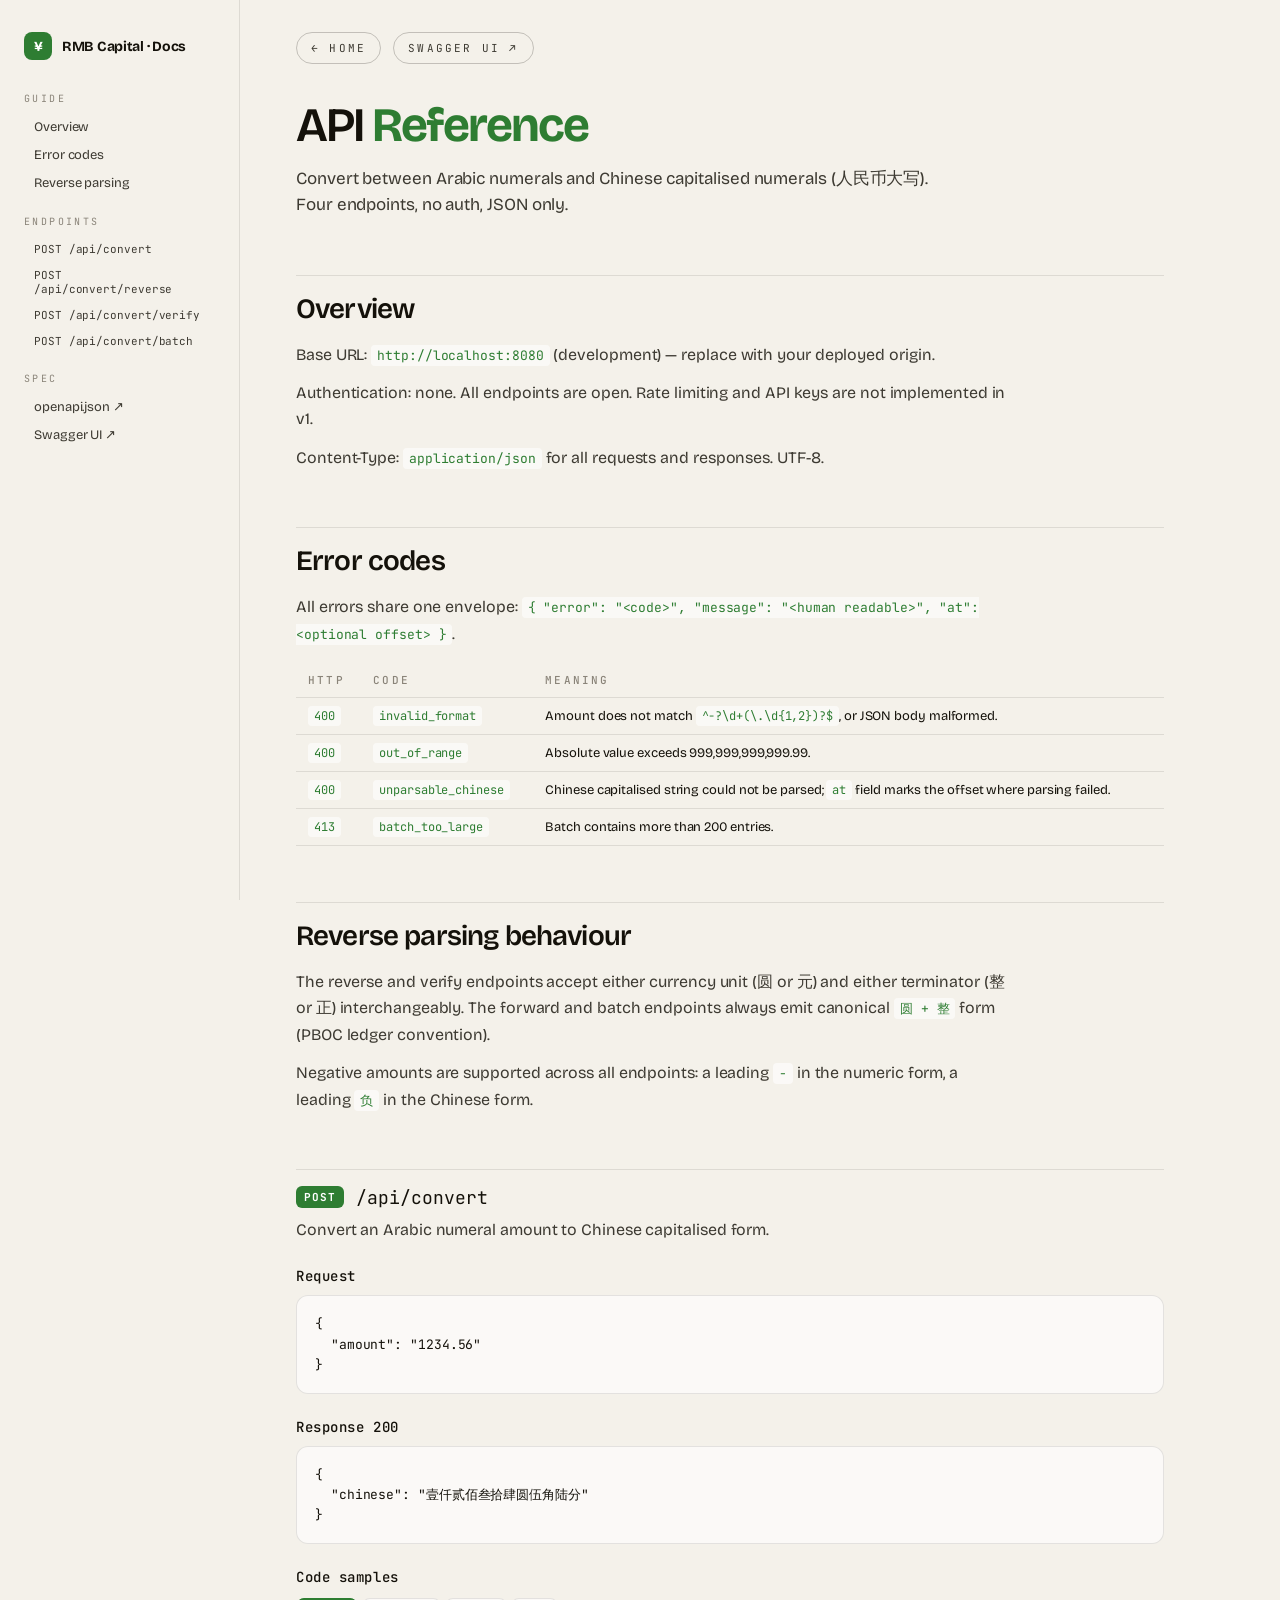
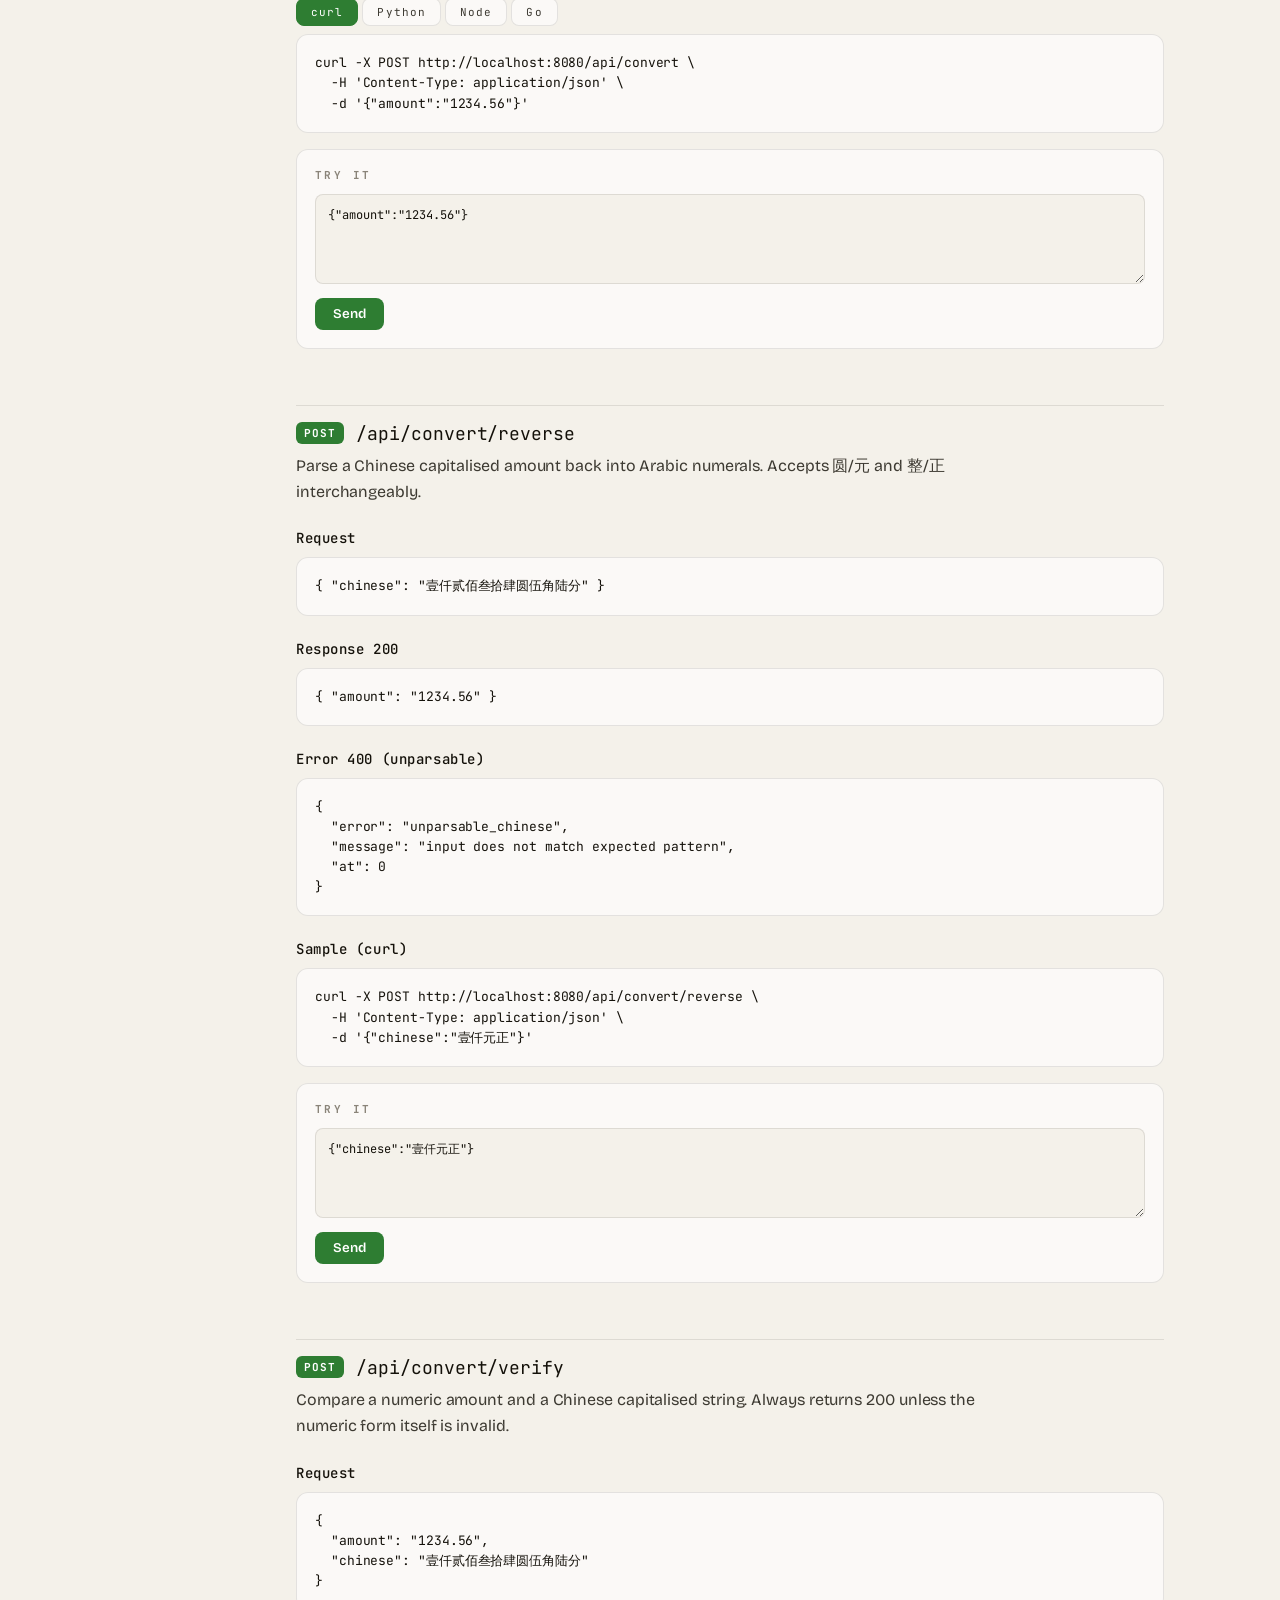
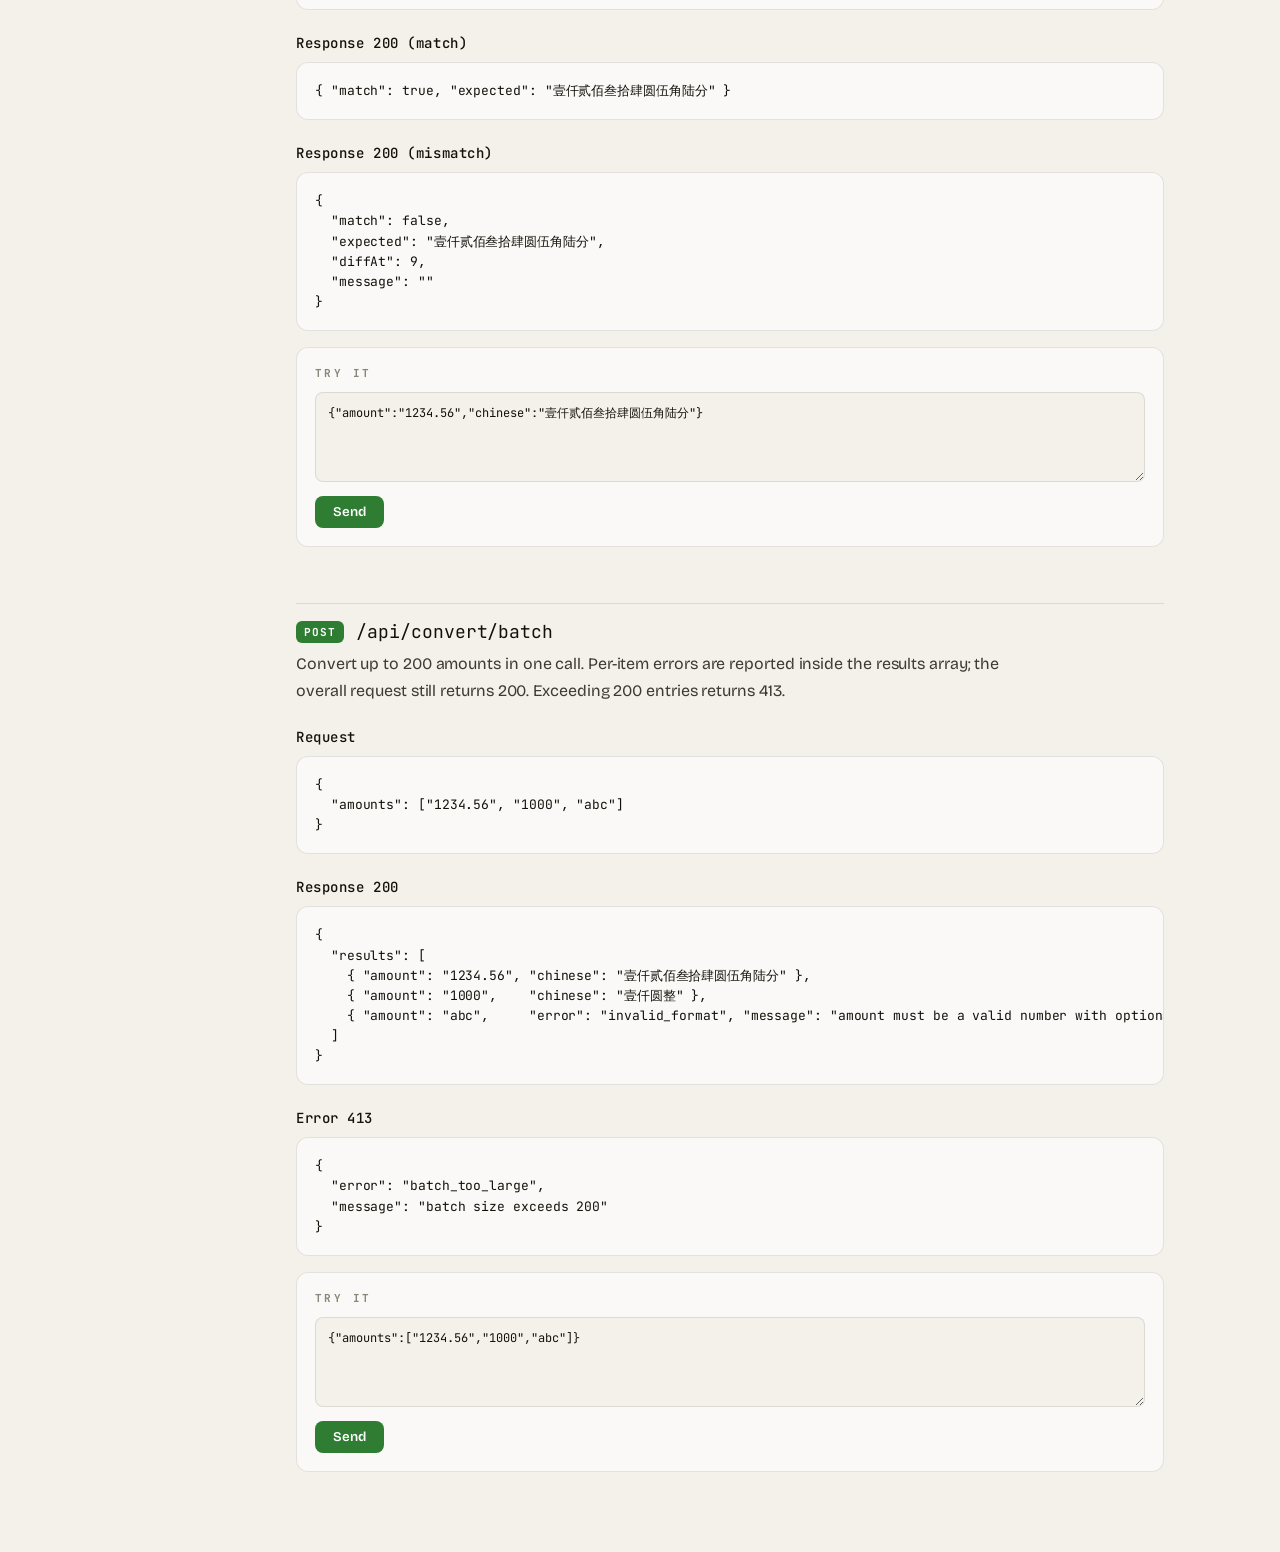
==== static/docs.html @ 75ce4fc2 "feat(docs): hand-written API reference with Try It at /docs" ====
<!DOCTYPE html>
<html lang="zh-CN" data-theme="dark">
<head>
  <meta charset="UTF-8">
  <meta name="viewport" content="width=device-width, initial-scale=1.0">
  <title>RMB Capital · API Reference</title>
  <link rel="preconnect" href="https://fonts.googleapis.com">
  <link rel="preconnect" href="https://fonts.gstatic.com" crossorigin>
  <link href="https://fonts.googleapis.com/css2?family=Bricolage+Grotesque:opsz,wght@12..96,400;12..96,500;12..96,600;12..96,700&family=JetBrains+Mono:wght@300;400;500&family=Noto+Serif+SC:wght@500&display=swap" rel="stylesheet">
  <link rel="stylesheet" href="/static/shared/theme.css">
  <script>
    (function () {
      const saved = localStorage.getItem('theme');
      const sys = window.matchMedia('(prefers-color-scheme: dark)').matches ? 'dark' : 'light';
      document.documentElement.setAttribute('data-theme', saved || sys);
    })();
  </script>
  <style>
    * { box-sizing: border-box; margin: 0; padding: 0; }
    body {
      background: var(--bg);
      color: var(--fg);
      font-family: 'Bricolage Grotesque', system-ui, sans-serif;
      -webkit-font-smoothing: antialiased;
      letter-spacing: -0.005em;
      transition: background 0.4s, color 0.4s;
    }
    .layout { display: grid; grid-template-columns: 240px 1fr; min-height: 100vh; }
    .sidebar {
      position: sticky; top: 0; height: 100vh;
      border-right: 1px solid var(--hairline);
      padding: 32px 24px;
      background: var(--bg);
      overflow-y: auto;
    }
    .side-logo {
      display: flex; align-items: center; gap: 10px; margin-bottom: 32px;
    }
    .side-logo .mark {
      width: 28px; height: 28px; border-radius: 8px;
      background: var(--accent); color: var(--accent-fg);
      display: grid; place-items: center;
      font-weight: 700; font-size: 14px;
    }
    .side-logo b { font-size: 14px; letter-spacing: -0.02em; }
    .side-section {
      font-family: 'JetBrains Mono', monospace;
      font-size: 10px; letter-spacing: 0.24em; text-transform: uppercase;
      color: var(--muted);
      margin: 18px 0 8px;
    }
    .side-link {
      display: block; padding: 6px 10px; border-radius: 6px;
      color: var(--fg-2); text-decoration: none;
      font-size: 13px;
      transition: background 0.2s, color 0.2s;
    }
    .side-link:hover { background: var(--surface); color: var(--fg); }
    .side-link.api { font-family: 'JetBrains Mono', monospace; font-size: 11px; }
    .side-spacer { flex-grow: 1; }
    .main { padding: 32px 56px 80px; max-width: 980px; }
    h1 {
      font-size: 48px; font-weight: 600; letter-spacing: -0.04em;
      margin-bottom: 12px;
    }
    h1 em { color: var(--accent); font-style: normal; font-weight: 700; }
    .lead { color: var(--fg-2); font-size: 17px; line-height: 1.55; margin-bottom: 48px; max-width: 640px; }
    h2 {
      font-size: 28px; font-weight: 600; letter-spacing: -0.03em;
      margin: 56px 0 16px;
      padding-top: 16px;
      border-top: 1px solid var(--hairline);
    }
    h3 {
      font-family: 'JetBrains Mono', monospace;
      font-size: 14px; font-weight: 500; letter-spacing: 0.04em;
      margin: 24px 0 10px;
      color: var(--fg);
    }
    p { color: var(--fg-2); line-height: 1.65; margin-bottom: 12px; max-width: 720px; }
    code, pre {
      font-family: 'JetBrains Mono', monospace;
      font-size: 13px;
    }
    code { color: var(--accent); background: var(--surface); padding: 2px 6px; border-radius: 4px; }
    pre {
      background: var(--surface); border: 1px solid var(--hairline);
      border-radius: 12px; padding: 18px; overflow-x: auto;
      line-height: 1.55; color: var(--fg);
    }
    pre code { background: none; color: inherit; padding: 0; }
    table {
      width: 100%; border-collapse: collapse; margin: 16px 0;
      font-size: 13px;
    }
    th, td {
      text-align: left; padding: 10px 12px;
      border-bottom: 1px solid var(--hairline);
    }
    th {
      font-family: 'JetBrains Mono', monospace;
      font-weight: 500; font-size: 11px; letter-spacing: 0.2em;
      text-transform: uppercase; color: var(--muted);
    }
    td code { font-size: 12px; }
    .endpoint-head {
      display: flex; align-items: center; gap: 12px;
      margin: 56px 0 8px; padding-top: 16px;
      border-top: 1px solid var(--hairline);
    }
    .method {
      display: inline-block; padding: 4px 8px; border-radius: 6px;
      background: var(--accent); color: var(--accent-fg);
      font-family: 'JetBrains Mono', monospace;
      font-size: 11px; font-weight: 700; letter-spacing: 0.1em;
    }
    .endpoint-path {
      font-family: 'JetBrains Mono', monospace; font-size: 18px;
      color: var(--fg);
    }
    .lang-tabs { display: flex; gap: 4px; margin: 12px 0 8px; }
    .lang-tab {
      background: var(--surface); border: 1px solid var(--hairline);
      color: var(--fg-2); padding: 6px 14px; border-radius: 8px;
      font-family: 'JetBrains Mono', monospace;
      font-size: 11px; letter-spacing: 0.1em; cursor: pointer;
      transition: all 0.2s;
    }
    .lang-tab.active { background: var(--accent); color: var(--accent-fg); border-color: var(--accent); }
    .try-it {
      margin-top: 16px; padding: 18px;
      background: var(--surface); border: 1px solid var(--hairline);
      border-radius: 12px;
    }
    .try-it h4 {
      font-family: 'JetBrains Mono', monospace;
      font-size: 11px; letter-spacing: 0.22em; text-transform: uppercase;
      color: var(--muted); margin-bottom: 12px;
    }
    .try-it textarea {
      width: 100%; min-height: 90px;
      background: var(--bg); border: 1px solid var(--hairline);
      border-radius: 8px; padding: 12px;
      font-family: 'JetBrains Mono', monospace;
      font-size: 12px; color: var(--fg);
      resize: vertical; outline: none;
    }
    .try-it textarea:focus { border-color: var(--accent); }
    .try-it-controls { display: flex; gap: 10px; align-items: center; margin-top: 10px; }
    .try-send {
      background: var(--accent); color: var(--accent-fg);
      border: none; padding: 8px 18px; border-radius: 8px;
      font-family: 'Bricolage Grotesque', sans-serif;
      font-weight: 600; cursor: pointer;
    }
    .try-status {
      font-family: 'JetBrains Mono', monospace;
      font-size: 11px; color: var(--muted); letter-spacing: 0.1em;
    }
    .try-response {
      margin-top: 12px;
      background: var(--bg); border: 1px solid var(--hairline);
      border-radius: 8px; padding: 12px;
      font-family: 'JetBrains Mono', monospace; font-size: 12px;
      max-height: 240px; overflow-y: auto;
      white-space: pre-wrap; word-break: break-all;
    }
    .top-actions {
      display: flex; gap: 12px; margin-bottom: 32px;
    }
    .top-action {
      padding: 8px 14px; border: 1px solid var(--hairline-strong);
      border-radius: 999px; font-family: 'JetBrains Mono', monospace;
      font-size: 11px; letter-spacing: 0.2em; text-transform: uppercase;
      color: var(--fg-2); text-decoration: none;
      transition: all 0.2s;
    }
    .top-action:hover { background: var(--fg); color: var(--bg); border-color: var(--fg); }
    @media (max-width: 880px) {
      .layout { grid-template-columns: 1fr; }
      .sidebar { position: relative; height: auto; }
      .main { padding: 24px 20px 56px; }
    }
  </style>
</head>
<body>
  <div class="layout">
    <aside class="sidebar">
      <div class="side-logo"><span class="mark">¥</span><b>RMB Capital · Docs</b></div>
      <div class="side-section">Guide</div>
      <a class="side-link" href="#overview">Overview</a>
      <a class="side-link" href="#errors">Error codes</a>
      <a class="side-link" href="#reverse-notes">Reverse parsing</a>
      <div class="side-section">Endpoints</div>
      <a class="side-link api" href="#ep-convert">POST /api/convert</a>
      <a class="side-link api" href="#ep-reverse">POST /api/convert/reverse</a>
      <a class="side-link api" href="#ep-verify">POST /api/convert/verify</a>
      <a class="side-link api" href="#ep-batch">POST /api/convert/batch</a>
      <div class="side-section">Spec</div>
      <a class="side-link" href="/openapi.json" target="_blank">openapi.json ↗</a>
      <a class="side-link" href="/docs/spec">Swagger UI ↗</a>
    </aside>
    <main class="main">
      <div class="top-actions">
        <a class="top-action" href="/">← Home</a>
        <a class="top-action" href="/docs/spec">Swagger UI ↗</a>
      </div>
      <h1>API <em>Reference</em></h1>
      <p class="lead">Convert between Arabic numerals and Chinese capitalised numerals (人民币大写). Four endpoints, no auth, JSON only.</p>

      <section id="overview">
        <h2>Overview</h2>
        <p>Base URL: <code>http://localhost:8080</code> (development) — replace with your deployed origin.</p>
        <p>Authentication: none. All endpoints are open. Rate limiting and API keys are not implemented in v1.</p>
        <p>Content-Type: <code>application/json</code> for all requests and responses. UTF-8.</p>
      </section>

      <section id="errors">
        <h2>Error codes</h2>
        <p>All errors share one envelope: <code>{ "error": "&lt;code&gt;", "message": "&lt;human readable&gt;", "at": &lt;optional offset&gt; }</code>.</p>
        <table>
          <thead><tr><th>HTTP</th><th>code</th><th>Meaning</th></tr></thead>
          <tbody>
            <tr><td><code>400</code></td><td><code>invalid_format</code></td><td>Amount does not match <code>^-?\d+(\.\d{1,2})?$</code>, or JSON body malformed.</td></tr>
            <tr><td><code>400</code></td><td><code>out_of_range</code></td><td>Absolute value exceeds 999,999,999,999.99.</td></tr>
            <tr><td><code>400</code></td><td><code>unparsable_chinese</code></td><td>Chinese capitalised string could not be parsed; <code>at</code> field marks the offset where parsing failed.</td></tr>
            <tr><td><code>413</code></td><td><code>batch_too_large</code></td><td>Batch contains more than 200 entries.</td></tr>
          </tbody>
        </table>
      </section>

      <section id="reverse-notes">
        <h2>Reverse parsing behaviour</h2>
        <p>The reverse and verify endpoints accept either currency unit (圆 or 元) and either terminator (整 or 正) interchangeably. The forward and batch endpoints always emit canonical <code>圆 + 整</code> form (PBOC ledger convention).</p>
        <p>Negative amounts are supported across all endpoints: a leading <code>-</code> in the numeric form, a leading <code>负</code> in the Chinese form.</p>
      </section>

      <section id="ep-convert">
        <div class="endpoint-head">
          <span class="method">POST</span>
          <span class="endpoint-path">/api/convert</span>
        </div>
        <p>Convert an Arabic numeral amount to Chinese capitalised form.</p>

        <h3>Request</h3>
        <pre><code>{
  "amount": "1234.56"
}</code></pre>

        <h3>Response 200</h3>
        <pre><code>{
  "chinese": "壹仟贰佰叁拾肆圆伍角陆分"
}</code></pre>

        <h3>Code samples</h3>
        <div class="lang-tabs" data-target="sample-convert">
          <button class="lang-tab active" data-lang="curl">curl</button>
          <button class="lang-tab" data-lang="python">Python</button>
          <button class="lang-tab" data-lang="node">Node</button>
          <button class="lang-tab" data-lang="go">Go</button>
        </div>
        <pre id="sample-convert"><code class="sample" data-lang="curl">curl -X POST http://localhost:8080/api/convert \
  -H 'Content-Type: application/json' \
  -d '{"amount":"1234.56"}'</code></pre>
        <pre style="display:none" data-for="sample-convert"><code class="sample" data-lang="python">import requests

r = requests.post(
    "http://localhost:8080/api/convert",
    json={"amount": "1234.56"},
)
print(r.json()["chinese"])  # 壹仟贰佰叁拾肆圆伍角陆分</code></pre>
        <pre style="display:none" data-for="sample-convert"><code class="sample" data-lang="node">const res = await fetch("http://localhost:8080/api/convert", {
  method: "POST",
  headers: { "Content-Type": "application/json" },
  body: JSON.stringify({ amount: "1234.56" }),
});
const data = await res.json();
console.log(data.chinese); // 壹仟贰佰叁拾肆圆伍角陆分</code></pre>
        <pre style="display:none" data-for="sample-convert"><code class="sample" data-lang="go">package main

import (
    "bytes"
    "encoding/json"
    "fmt"
    "net/http"
)

func main() {
    body, _ := json.Marshal(map[string]string{"amount": "1234.56"})
    resp, _ := http.Post("http://localhost:8080/api/convert",
        "application/json", bytes.NewReader(body))
    defer resp.Body.Close()
    var out struct{ Chinese string `json:"chinese"` }
    json.NewDecoder(resp.Body).Decode(&out)
    fmt.Println(out.Chinese) // 壹仟贰佰叁拾肆圆伍角陆分
}</code></pre>

        <div class="try-it">
          <h4>Try it</h4>
          <textarea class="try-body" data-path="/api/convert">{"amount":"1234.56"}</textarea>
          <div class="try-it-controls">
            <button class="try-send" data-path="/api/convert">Send</button>
            <span class="try-status"></span>
          </div>
          <div class="try-response" hidden></div>
        </div>
      </section>

      <section id="ep-reverse">
        <div class="endpoint-head">
          <span class="method">POST</span>
          <span class="endpoint-path">/api/convert/reverse</span>
        </div>
        <p>Parse a Chinese capitalised amount back into Arabic numerals. Accepts 圆/元 and 整/正 interchangeably.</p>
        <h3>Request</h3>
        <pre><code>{ "chinese": "壹仟贰佰叁拾肆圆伍角陆分" }</code></pre>
        <h3>Response 200</h3>
        <pre><code>{ "amount": "1234.56" }</code></pre>
        <h3>Error 400 (unparsable)</h3>
        <pre><code>{
  "error": "unparsable_chinese",
  "message": "input does not match expected pattern",
  "at": 0
}</code></pre>
        <h3>Sample (curl)</h3>
        <pre><code>curl -X POST http://localhost:8080/api/convert/reverse \
  -H 'Content-Type: application/json' \
  -d '{"chinese":"壹仟元正"}'</code></pre>
        <div class="try-it">
          <h4>Try it</h4>
          <textarea class="try-body" data-path="/api/convert/reverse">{"chinese":"壹仟元正"}</textarea>
          <div class="try-it-controls">
            <button class="try-send" data-path="/api/convert/reverse">Send</button>
            <span class="try-status"></span>
          </div>
          <div class="try-response" hidden></div>
        </div>
      </section>

      <section id="ep-verify">
        <div class="endpoint-head">
          <span class="method">POST</span>
          <span class="endpoint-path">/api/convert/verify</span>
        </div>
        <p>Compare a numeric amount and a Chinese capitalised string. Always returns 200 unless the numeric form itself is invalid.</p>
        <h3>Request</h3>
        <pre><code>{
  "amount": "1234.56",
  "chinese": "壹仟贰佰叁拾肆圆伍角陆分"
}</code></pre>
        <h3>Response 200 (match)</h3>
        <pre><code>{ "match": true, "expected": "壹仟贰佰叁拾肆圆伍角陆分" }</code></pre>
        <h3>Response 200 (mismatch)</h3>
        <pre><code>{
  "match": false,
  "expected": "壹仟贰佰叁拾肆圆伍角陆分",
  "diffAt": 9,
  "message": ""
}</code></pre>
        <div class="try-it">
          <h4>Try it</h4>
          <textarea class="try-body" data-path="/api/convert/verify">{"amount":"1234.56","chinese":"壹仟贰佰叁拾肆圆伍角陆分"}</textarea>
          <div class="try-it-controls">
            <button class="try-send" data-path="/api/convert/verify">Send</button>
            <span class="try-status"></span>
          </div>
          <div class="try-response" hidden></div>
        </div>
      </section>

      <section id="ep-batch">
        <div class="endpoint-head">
          <span class="method">POST</span>
          <span class="endpoint-path">/api/convert/batch</span>
        </div>
        <p>Convert up to 200 amounts in one call. Per-item errors are reported inside the results array; the overall request still returns 200. Exceeding 200 entries returns 413.</p>
        <h3>Request</h3>
        <pre><code>{
  "amounts": ["1234.56", "1000", "abc"]
}</code></pre>
        <h3>Response 200</h3>
        <pre><code>{
  "results": [
    { "amount": "1234.56", "chinese": "壹仟贰佰叁拾肆圆伍角陆分" },
    { "amount": "1000",    "chinese": "壹仟圆整" },
    { "amount": "abc",     "error": "invalid_format", "message": "amount must be a valid number with optional decimals" }
  ]
}</code></pre>
        <h3>Error 413</h3>
        <pre><code>{
  "error": "batch_too_large",
  "message": "batch size exceeds 200"
}</code></pre>
        <div class="try-it">
          <h4>Try it</h4>
          <textarea class="try-body" data-path="/api/convert/batch">{"amounts":["1234.56","1000","abc"]}</textarea>
          <div class="try-it-controls">
            <button class="try-send" data-path="/api/convert/batch">Send</button>
            <span class="try-status"></span>
          </div>
          <div class="try-response" hidden></div>
        </div>
      </section>
    </main>
  </div>

  <script>
    document.querySelectorAll('.lang-tabs').forEach(group => {
      const target = group.dataset.target;
      const tabs = group.querySelectorAll('.lang-tab');
      tabs.forEach(tab => {
        tab.addEventListener('click', () => {
          tabs.forEach(t => t.classList.remove('active'));
          tab.classList.add('active');
          const lang = tab.dataset.lang;
          const mainBlock = document.getElementById(target);
          const allBlocks = [mainBlock, ...document.querySelectorAll('[data-for="' + target + '"]')];
          allBlocks.forEach(b => {
            const code = b.querySelector('code.sample');
            if (!code) return;
            b.style.display = (code.dataset.lang === lang) ? '' : 'none';
          });
        });
      });
    });

    document.querySelectorAll('.try-send').forEach(btn => {
      btn.addEventListener('click', async () => {
        const path = btn.dataset.path;
        const card = btn.closest('.try-it');
        const body = card.querySelector('.try-body').value;
        const status = card.querySelector('.try-status');
        const out = card.querySelector('.try-response');
        out.hidden = false;
        status.textContent = 'sending…';
        const t0 = performance.now();
        try {
          const res = await fetch(path, {
            method: 'POST',
            headers: { 'Content-Type': 'application/json' },
            body: body,
          });
          const dt = Math.round(performance.now() - t0);
          const text = await res.text();
          let pretty = text;
          try { pretty = JSON.stringify(JSON.parse(text), null, 2); } catch (_) {}
          status.textContent = res.status + ' · ' + dt + 'ms';
          out.textContent = pretty;
        } catch (e) {
          status.textContent = 'failed';
          out.textContent = String(e);
        }
      });
    });
  </script>
</body>
</html>
---- static/shared/theme.css ----
/* ── DARK (default) ─────────────────────────────────── */
[data-theme="dark"] {
  --bg: #0a0a0c;
  --bg-elev: #131316;
  --surface: rgba(255, 255, 255, 0.035);
  --surface-2: rgba(255, 255, 255, 0.06);
  --surface-hover: rgba(255, 255, 255, 0.09);
  --hairline: rgba(255, 255, 255, 0.08);
  --hairline-strong: rgba(255, 255, 255, 0.16);
  --fg: #f5f3ee;
  --fg-2: #c8c5bd;
  --muted: #6b6862;
  --muted-2: #3d3b37;
  --accent: #d4ff5e;
  --accent-fg: #0a0a0c;
  --accent-glow: rgba(212, 255, 94, 0.22);
  --warn: #ff7a5c;
  --ok: #6fe39e;
  --mesh-1: rgba(212, 255, 94, 0.10);
  --mesh-2: rgba(255, 122, 92, 0.08);
  --noise-opacity: 0.35;
  --noise-blend: overlay;
  --shadow-card: 0 8px 32px rgba(0, 0, 0, 0.4);
}

/* ── LIGHT ──────────────────────────────────────────── */
[data-theme="light"] {
  --bg: #f4f1ea;
  --bg-elev: #ffffff;
  --surface: rgba(255, 255, 255, 0.6);
  --surface-2: rgba(255, 255, 255, 0.85);
  --surface-hover: rgba(255, 255, 255, 1);
  --hairline: rgba(20, 16, 10, 0.10);
  --hairline-strong: rgba(20, 16, 10, 0.22);
  --fg: #14110a;
  --fg-2: #3d3a32;
  --muted: #8a8479;
  --muted-2: #c4beae;
  --accent: #2e7d32;
  --accent-fg: #ffffff;
  --accent-glow: rgba(46, 125, 50, 0.18);
  --warn: #c2410c;
  --ok: #2e7d32;
  --mesh-1: rgba(46, 125, 50, 0.08);
  --mesh-2: rgba(194, 65, 12, 0.06);
  --noise-opacity: 0.25;
  --noise-blend: multiply;
  --shadow-card: 0 4px 20px rgba(20, 16, 10, 0.06);
}
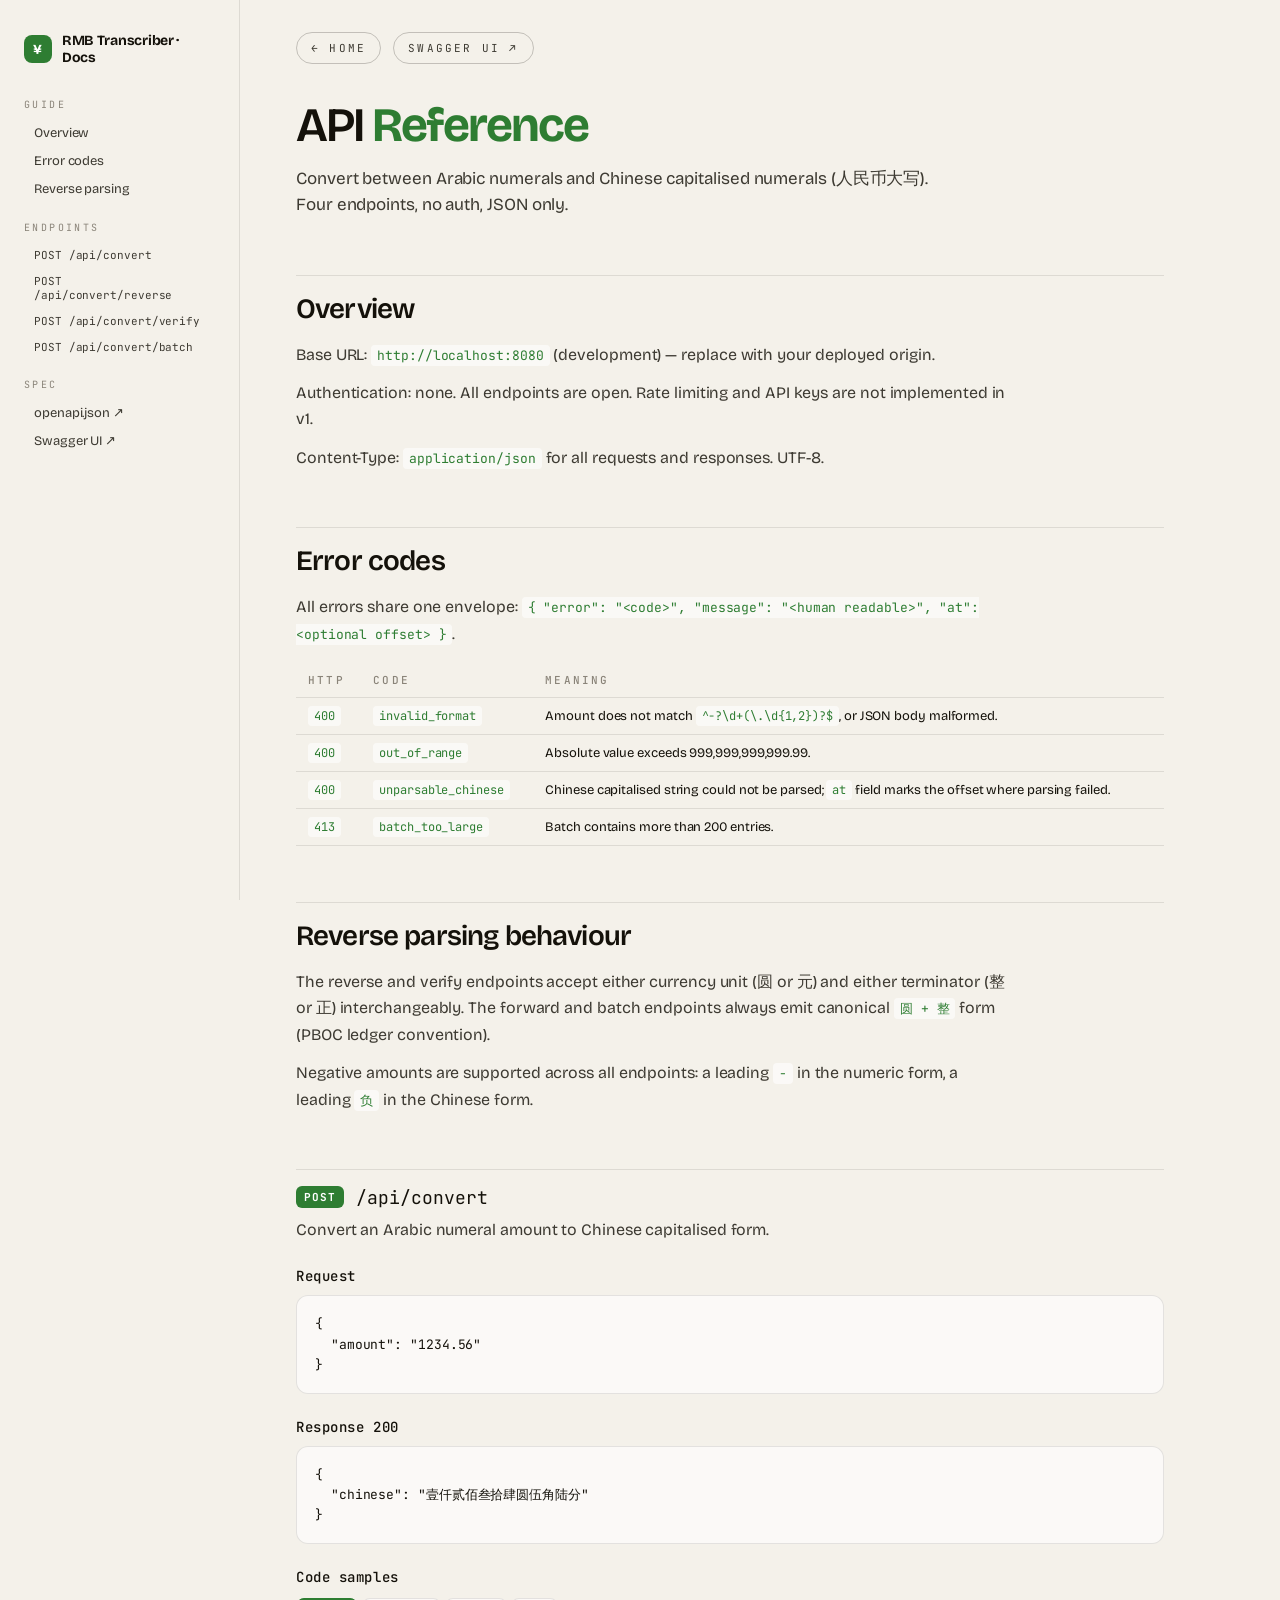
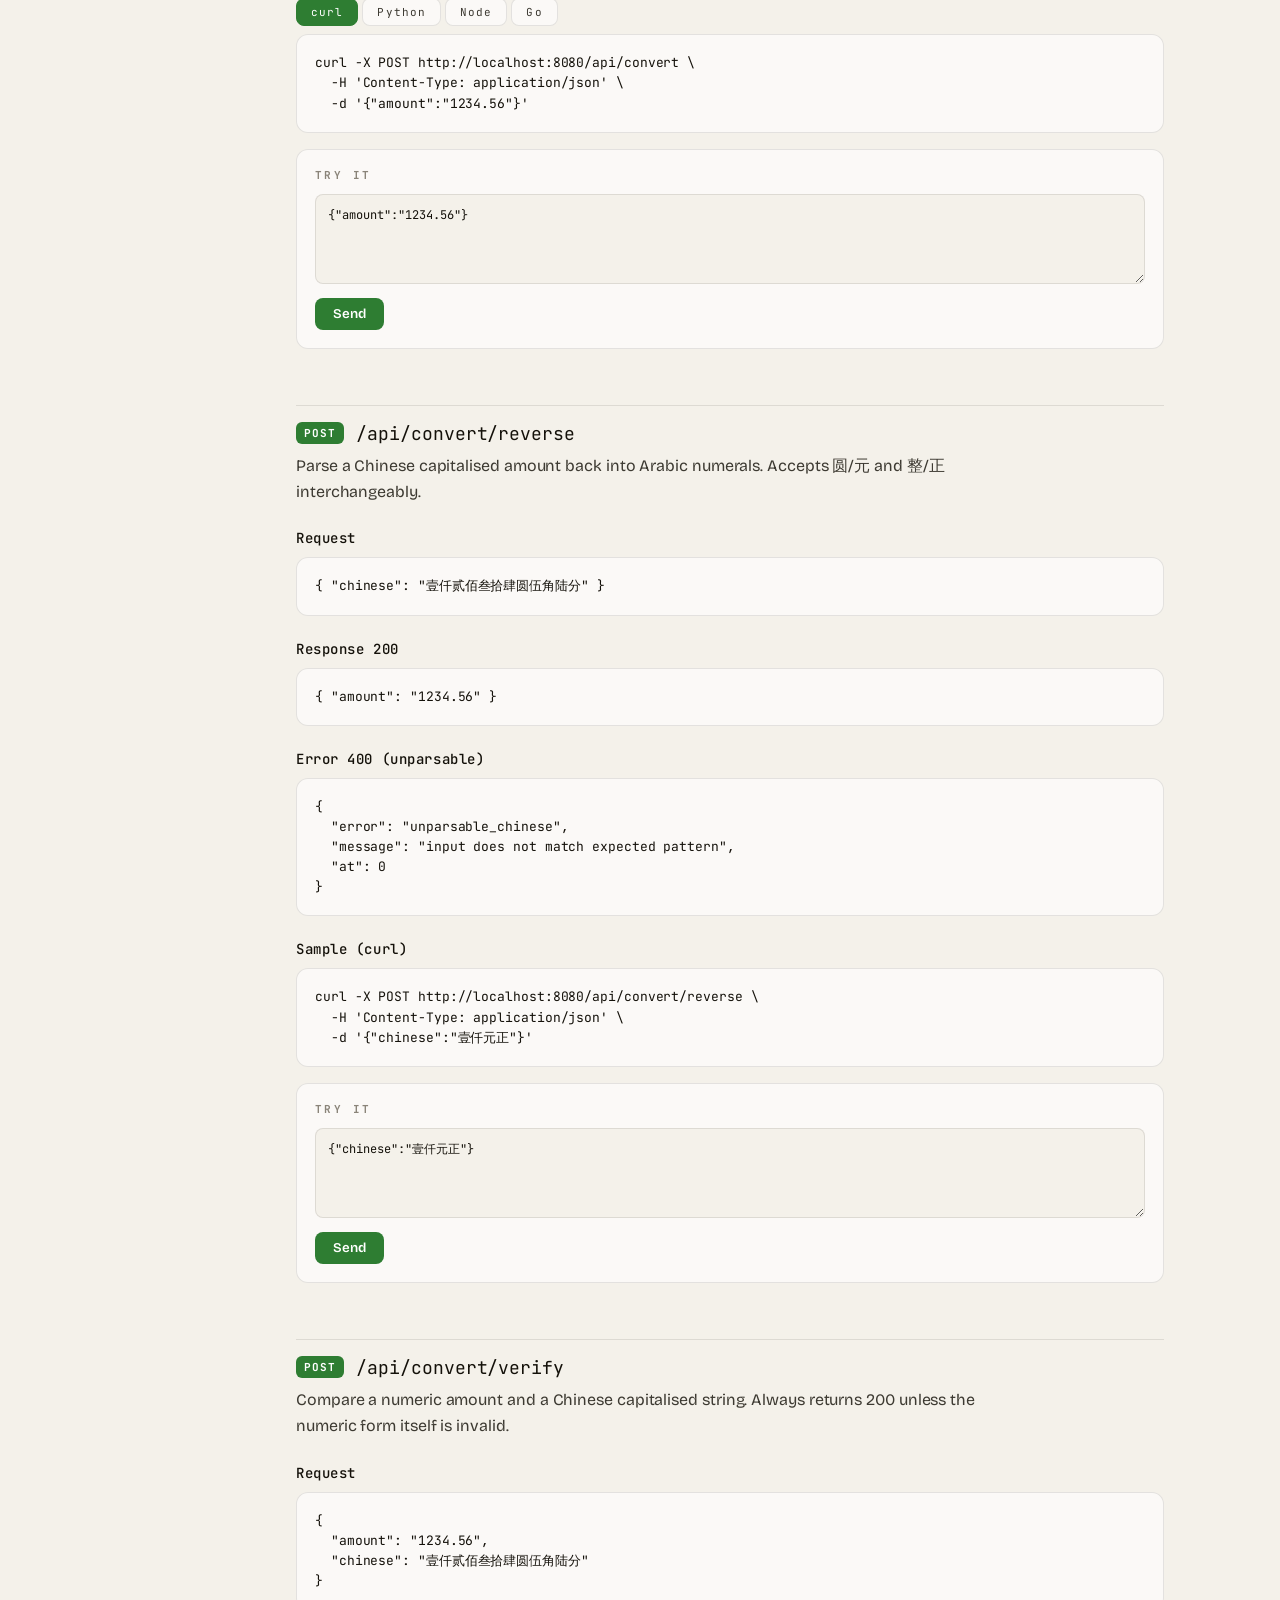
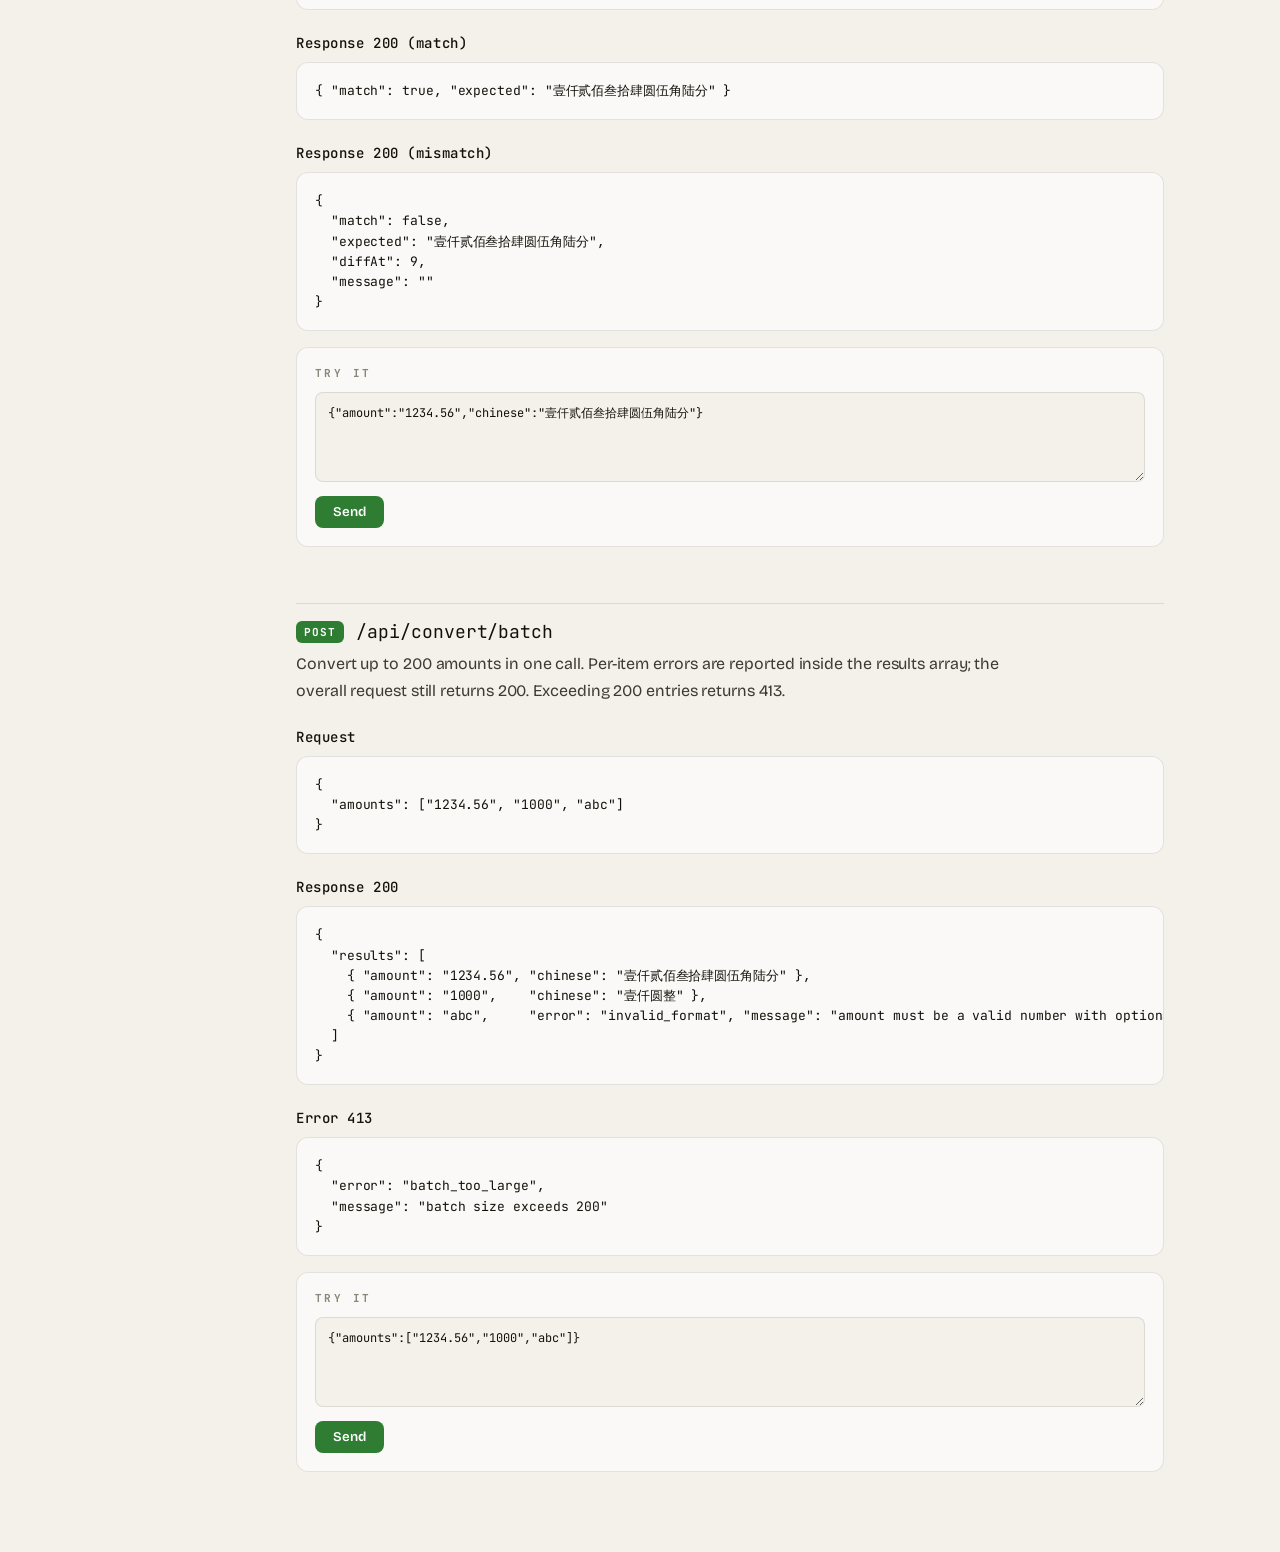
==== commit 10626309: "refactor: rename project to rmb-transcriber Replace all project references: module path, GitHub repo" ====
--- a/static/docs.html
+++ b/static/docs.html
@@ -3,7 +3,7 @@
 <head>
   <meta charset="UTF-8">
   <meta name="viewport" content="width=device-width, initial-scale=1.0">
-  <title>RMB Capital · API Reference</title>
+  <title>RMB Transcriber · API Reference</title>
   <link rel="preconnect" href="https://fonts.googleapis.com">
   <link rel="preconnect" href="https://fonts.gstatic.com" crossorigin>
   <link href="https://fonts.googleapis.com/css2?family=Bricolage+Grotesque:opsz,wght@12..96,400;12..96,500;12..96,600;12..96,700&family=JetBrains+Mono:wght@300;400;500&family=Noto+Serif+SC:wght@500&display=swap" rel="stylesheet">
@@ -186,7 +186,7 @@
 <body>
   <div class="layout">
     <aside class="sidebar">
-      <div class="side-logo"><span class="mark">¥</span><b>RMB Capital · Docs</b></div>
+      <div class="side-logo"><span class="mark">¥</span><b>RMB Transcriber · Docs</b></div>
       <div class="side-section">Guide</div>
       <a class="side-link" href="#overview">Overview</a>
       <a class="side-link" href="#errors">Error codes</a>
